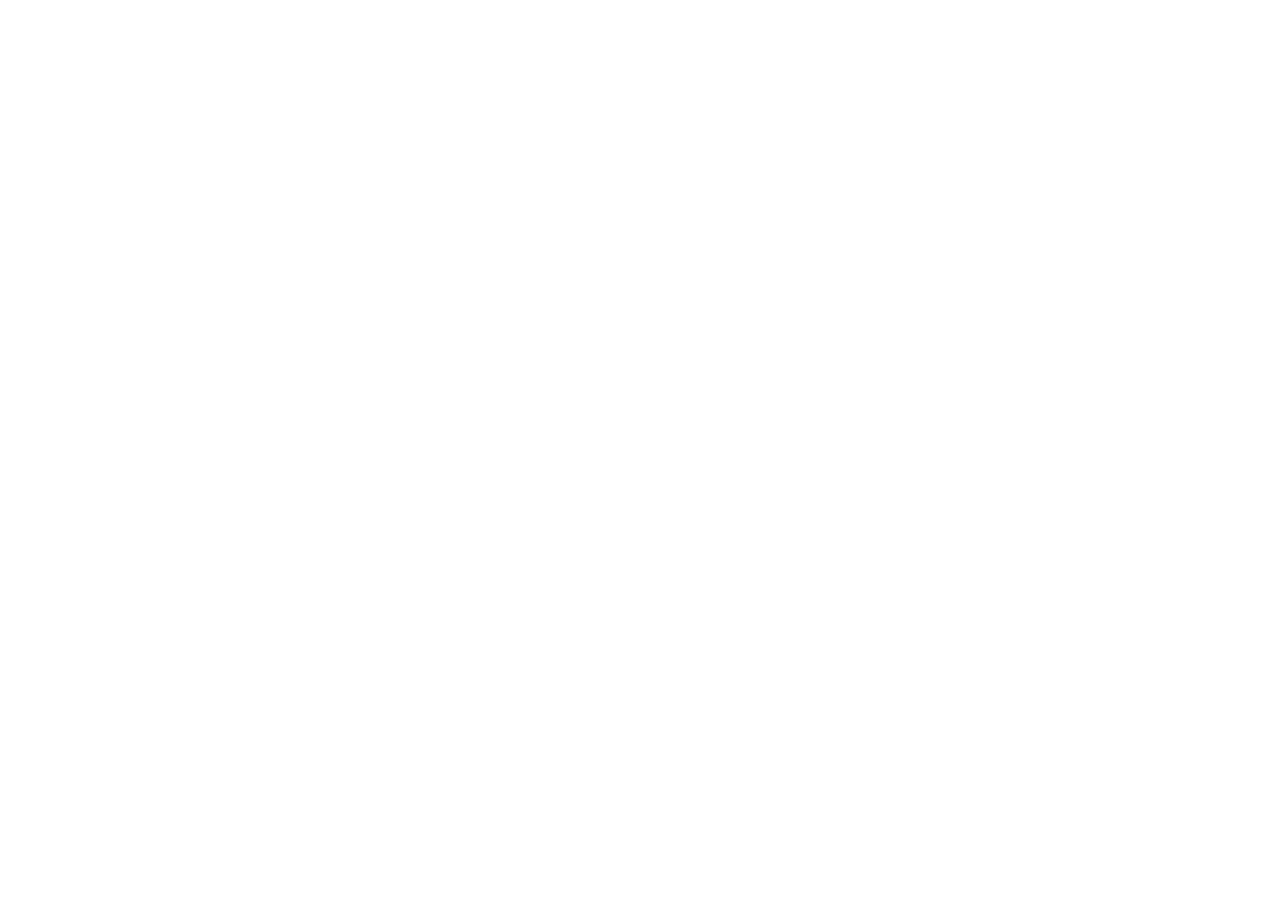
==== admin/index.html @ 13bfa2ce "Проверка email" ====
<!DOCTYPE html>
<html lang="en">
<head>
	<meta charset="UTF-8">
	<meta http-equiv="X-UA-Compatible" content="IE=edge">
	<meta name="viewport" content="width=device-width, initial-scale=1.0">
	<title>Администратор</title>
</head>
<body>
	
</body>
</html>
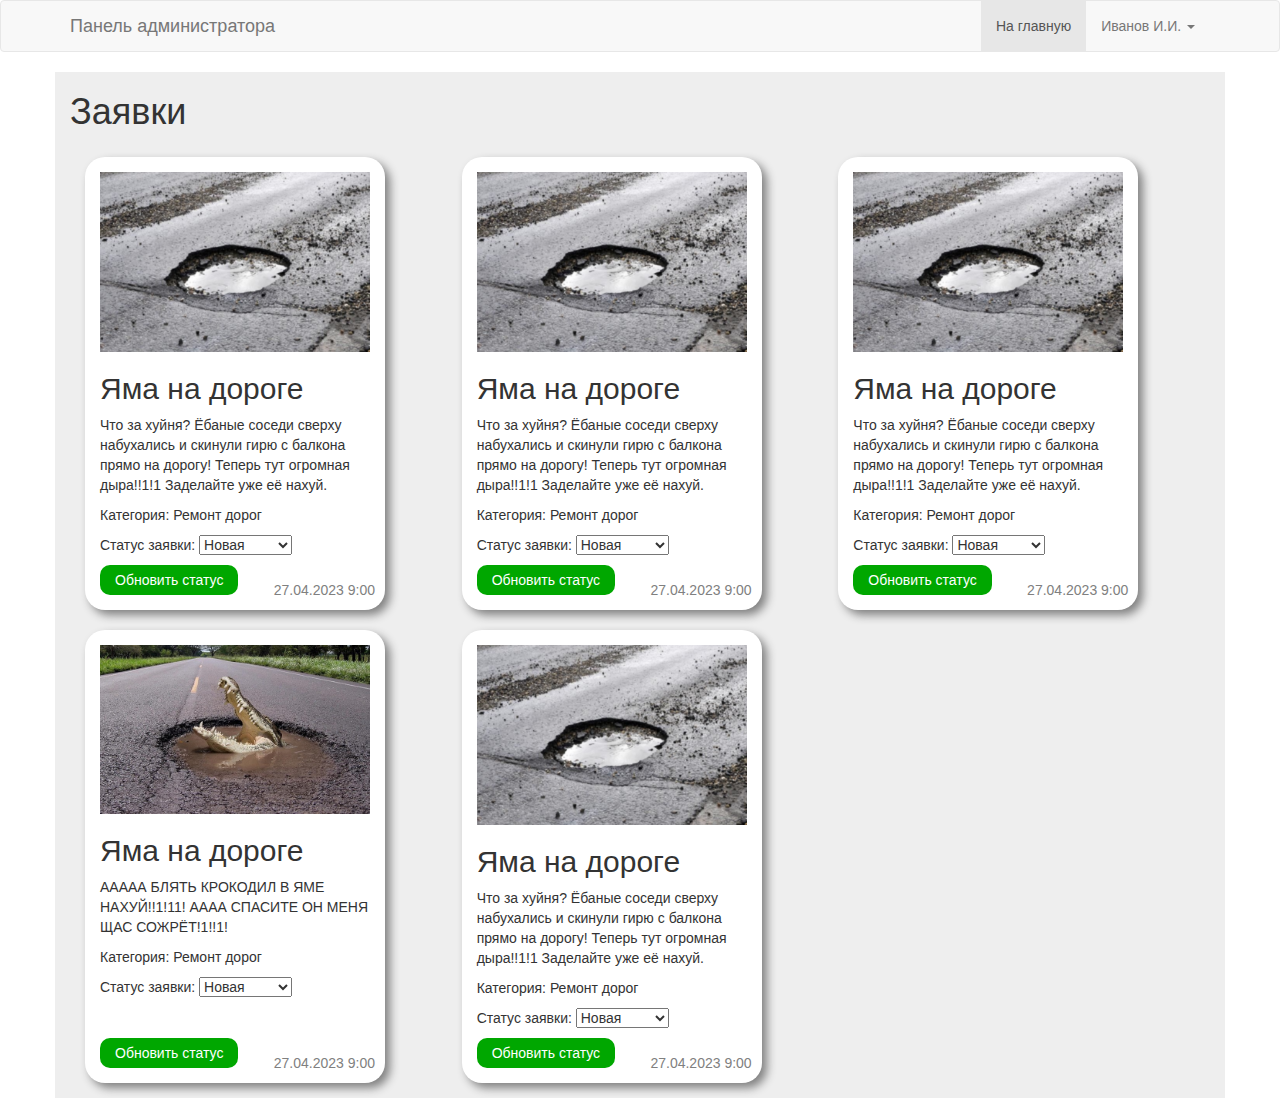
==== commit b96df3a8: "Сделал основной дизайн панели администратора" ====
--- a/admin/index.html
+++ b/admin/index.html
@@ -1,12 +1,165 @@
 <!DOCTYPE html>
 <html lang="en">
-<head>
-	<meta charset="UTF-8">
-	<meta http-equiv="X-UA-Compatible" content="IE=edge">
-	<meta name="viewport" content="width=device-width, initial-scale=1.0">
-	<title>Администратор</title>
-</head>
-<body>
-	
-</body>
-</html>+  <head>
+    <meta charset="UTF-8" />
+    <meta http-equiv="X-UA-Compatible" content="IE=edge" />
+    <meta name="viewport" content="width=device-width, initial-scale=1.0" />
+    <title>Администратор</title>
+    <link rel="stylesheet" href="../css/bootstrap.min.css" />
+  </head>
+  <body>
+    <nav class="navbar navbar-default">
+      <div class="container">
+        <!-- Brand and toggle get grouped for better mobile display -->
+        <div class="navbar-header">
+          <button
+            type="button"
+            class="navbar-toggle collapsed"
+            data-toggle="collapse"
+            data-target="#bs-example-navbar-collapse-1"
+            aria-expanded="false"
+          >
+            <span class="sr-only">Toggle navigation</span>
+            <span class="icon-bar"></span>
+            <span class="icon-bar"></span>
+            <span class="icon-bar"></span>
+          </button>
+          <a class="navbar-brand" href="#">Панель администратора</a>
+        </div>
+
+        <!-- Collect the nav links, forms, and other content for toggling -->
+        <div class="collapse navbar-collapse" id="bs-example-navbar-collapse-1">
+          <ul class="nav navbar-nav navbar-right">
+            <li class="active"><a href="../index.html">На главную</a></li>
+            <li class="dropdown">
+              <a
+                href="#"
+                class="dropdown-toggle"
+                data-toggle="dropdown"
+                role="button"
+                aria-haspopup="true"
+                aria-expanded="false"
+              >
+                Иванов И.И.
+                <span class="caret"></span
+              ></a>
+              <ul class="dropdown-menu">
+                <li><a href="add.html">Новая заявка</a></li>
+                <li role="separator" class="divider"></li>
+                <li><a href="index.html">Выход</a></li>
+              </ul>
+            </li>
+          </ul>
+        </div>
+        <!-- /.navbar-collapse -->
+      </div>
+      <!-- /.container-fluid -->
+    </nav>
+    <div class="container graybg">
+      <h1>Заявки</h1>
+      <div class="cards">
+        <div class="card">
+          <img class="pic" src="../img/problem2.png" alt="" />
+          <h2>Яма на дороге</h2>
+          <p>
+            Что за хуйня? Ёбаные соседи сверху набухались и скинули гирю с
+            балкона прямо на дорогу! Теперь тут огромная дыра!!1!1 Заделайте уже
+            её нахуй.
+          </p>
+          <p>Категория: Ремонт дорог</p>
+          <p>
+            Статус заявки:
+            <select name="status" id="status">
+              <option value="1">Новая</option>
+              <option value="2">Решена</option>
+              <option value="3">Отклонена</option>
+            </select>
+          </p>
+          <a href="remove.php?id=value" class="updbtn">Обновить статус</a>
+          <span class="timestamp">27.04.2023 9:00</span>
+        </div>
+        <div class="card">
+          <img class="pic" src="../img/problem2.png" alt="" />
+          <h2>Яма на дороге</h2>
+          <p>
+            Что за хуйня? Ёбаные соседи сверху набухались и скинули гирю с
+            балкона прямо на дорогу! Теперь тут огромная дыра!!1!1 Заделайте уже
+            её нахуй.
+          </p>
+          <p>Категория: Ремонт дорог</p>
+          <p>
+            Статус заявки:
+            <select name="status" id="status">
+              <option value="1">Новая</option>
+              <option value="2">Решена</option>
+              <option value="3">Отклонена</option>
+            </select>
+          </p>
+          <a href="remove.php?id=value" class="updbtn">Обновить статус</a>
+          <span class="timestamp">27.04.2023 9:00</span>
+        </div>
+        <div class="card">
+          <img class="pic" src="../img/problem2.png" alt="" />
+          <h2>Яма на дороге</h2>
+          <p>
+            Что за хуйня? Ёбаные соседи сверху набухались и скинули гирю с
+            балкона прямо на дорогу! Теперь тут огромная дыра!!1!1 Заделайте уже
+            её нахуй.
+          </p>
+          <p>Категория: Ремонт дорог</p>
+          <p>
+            Статус заявки:
+            <select name="status" id="status">
+              <option value="1">Новая</option>
+              <option value="2">Решена</option>
+              <option value="3">Отклонена</option>
+            </select>
+          </p>
+          <a href="remove.php?id=value" class="updbtn">Обновить статус</a>
+          <span class="timestamp">27.04.2023 9:00</span>
+        </div>
+        <div class="card">
+          <img class="pic" src="../img/GoToPitRoad2.jpg" alt="" />
+          <h2>Яма на дороге</h2>
+          <p>
+            ААААА БЛЯТЬ КРОКОДИЛ В ЯМЕ НАХУЙ!!1!11! АААА СПАСИТЕ ОН МЕНЯ ЩАС
+            СОЖРЁТ!1!!1!
+          </p>
+          <p>Категория: Ремонт дорог</p>
+          <p>
+            Статус заявки:
+            <select name="status" id="status">
+              <option value="1">Новая</option>
+              <option value="2">Решена</option>
+              <option value="3">Отклонена</option>
+            </select>
+          </p>
+          <a href="remove.php?id=value" class="updbtn">Обновить статус</a>
+          <span class="timestamp">27.04.2023 9:00</span>
+        </div>
+        <div class="card">
+          <img class="pic" src="../img/problem2.png" alt="" />
+          <h2>Яма на дороге</h2>
+          <p>
+            Что за хуйня? Ёбаные соседи сверху набухались и скинули гирю с
+            балкона прямо на дорогу! Теперь тут огромная дыра!!1!1 Заделайте уже
+            её нахуй.
+          </p>
+          <p>Категория: Ремонт дорог</p>
+          <p>
+            Статус заявки:
+            <select name="status" id="status">
+              <option value="1">Новая</option>
+              <option value="2">Решена</option>
+              <option value="3">Отклонена</option>
+            </select>
+          </p>
+          <a href="remove.php?id=value" class="updbtn">Обновить статус</a>
+          <span class="timestamp">27.04.2023 9:00</span>
+        </div>
+      </div>
+    </div>
+    <script src="../js/jquery-3.3.1.min.js"></script>
+    <script src="../js/bootstrap.js"></script>
+  </body>
+</html>
